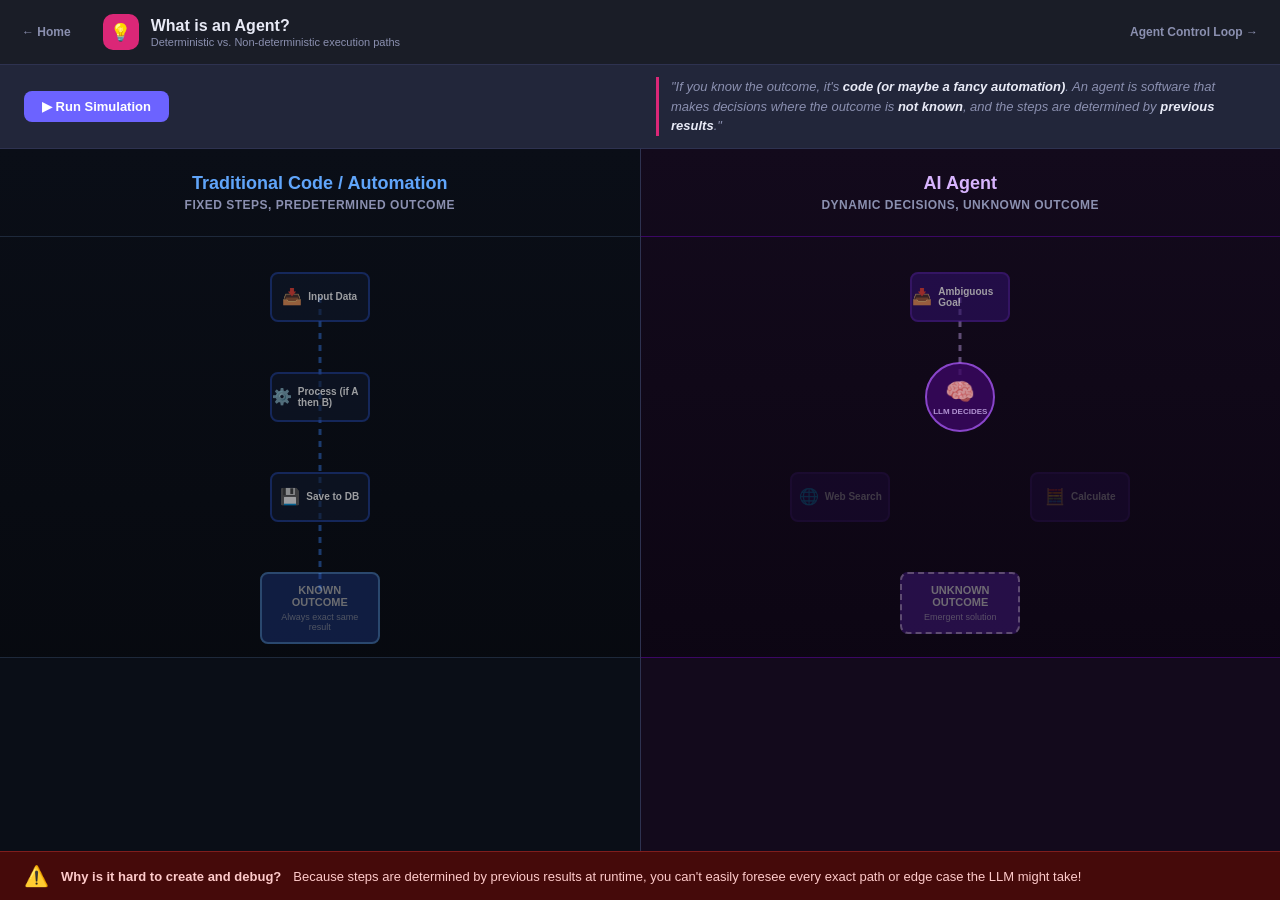
==== static/agent-definition.html @ 57eed373 "Add agent definition and control loop pages with interactive simulations - Created agent-definition." ====
<!DOCTYPE html>
<html lang="en">
<head>
  <meta charset="UTF-8" />
  <meta name="viewport" content="width=device-width, initial-scale=1.0" />
  <title>Agent Workshop — What is an Agent?</title>
  <link rel="stylesheet" href="style.css" />
  <link rel="stylesheet" href="agent-definition.css" />
</head>
<body>

  <header>
    <a href="index.html" class="back-link" style="text-decoration:none; color:var(--text-muted); font-size:12px; font-weight:600;">← Home</a>
    <div class="header-icon" style="background:#db2777; margin-left: 20px;">💡</div>
    <div class="header-titles">
      <h1>What is an Agent?</h1>
      <p>Deterministic vs. Non-deterministic execution paths</p>
    </div>
    <a href="control-loop.html" class="back-link" style="margin-left:auto; text-decoration:none; color:var(--text-muted); font-size:12px; font-weight:600;">Agent Control Loop →</a>
  </header>

  <!-- Control Bar -->
  <div class="scenario-bar">
    <button id="run-btn" class="run-btn">▶ Run Simulation</button>
    <button id="reset-btn" class="run-btn secondary hidden">↻ Reset</button>
    <div class="definition-quote">
      "If you know the outcome, it's <strong>code (or maybe a fancy automation)</strong>. An agent is software that makes decisions where the outcome is <strong>not known</strong>, and the steps are determined by <strong>previous results</strong>."
    </div>
  </div>

  <main class="definition-main">
    
    <!-- Left: Traditional Code -->
    <section class="def-side code-side">
      <div class="def-header">
        <h2>Traditional Code / Automation</h2>
        <p>Fixed steps, predetermined outcome</p>
      </div>
      
      <div class="viz-area">
        <div class="viz-box">
          <!-- SVG for connections -->
          <svg class="def-connections" viewBox="0 0 400 400">
            <!-- Static straight path -->
            <path id="path-code" class="path-line stroke-blue" d="M 200,50 L 200,150 L 200,250 L 200,350" />
            <circle id="particle-code" class="flow-particle particle-blue hidden" r="6" />
          </svg>
          
          <!-- Nodes -->
          <div class="def-node node-blue" id="code-step-1" style="top:25px; left:150px;">
            <div class="dn-icon">📥</div>
            <div class="dn-text">Input Data</div>
          </div>
          
          <div class="def-node node-blue" id="code-step-2" style="top:125px; left:150px;">
            <div class="dn-icon">⚙️</div>
            <div class="dn-text">Process (if A then B)</div>
          </div>
          
          <div class="def-node node-blue" id="code-step-3" style="top:225px; left:150px;">
            <div class="dn-icon">💾</div>
            <div class="dn-text">Save to DB</div>
          </div>

          <div class="def-outcome outcome-blue" id="code-outcome" style="top:325px; left:140px;">
            <div class="out-title">KNOWN OUTCOME</div>
            <div class="out-sub">Always exact same result</div>
          </div>
        </div>
      </div>
      
      <div class="log-area" id="log-code"></div>
    </section>

    <!-- Right: AI Agent -->
    <section class="def-side agent-side">
      <div class="def-header">
        <h2>AI Agent</h2>
        <p>Dynamic decisions, unknown outcome</p>
      </div>

      <div class="viz-area">
        <div class="viz-box">
          <svg class="def-connections" viewBox="0 0 400 400">
            <!-- Variable paths from Core -->
            <path id="path-agent-init" class="path-line stroke-purple" d="M 200,50 L 200,150" />
            
            <!-- Possible dynamic diverging paths (hidden initially) -->
            <path id="path-agent-branchA" class="path-line stroke-purple path-hidden" d="M 200,150 C 130,180 80,220 80,250" />
            <path id="path-agent-branchB" class="path-line stroke-purple path-hidden" d="M 200,150 C 270,180 320,220 320,250" />
            
            <path id="path-agent-finalA" class="path-line stroke-purple path-hidden" d="M 80,250 C 130,300 200,320 200,350" />
            <path id="path-agent-finalB" class="path-line stroke-purple path-hidden" d="M 320,250 C 270,300 200,320 200,350" />

            <circle id="particle-agent" class="flow-particle particle-purple hidden" r="6" />
          </svg>

          <!-- Nodes -->
          <div class="def-node node-purple" id="agent-input" style="top:25px; left:150px;">
            <div class="dn-icon">📥</div>
            <div class="dn-text">Ambiguous Goal</div>
          </div>
          
          <!-- Center LLM Core -->
          <div class="def-node-core" id="agent-core" style="top:115px; left:165px;">
            <div class="core-icon">🧠</div>
            <div class="core-label">LLM DECIDES</div>
          </div>
          
          <!-- Options it could take -->
          <div class="def-node node-purple node-option" id="agent-opt-search" style="top:225px; left:30px;">
            <div class="dn-icon">🌐</div>
            <div class="dn-text">Web Search</div>
          </div>
          <div class="def-node node-purple node-option" id="agent-opt-calc" style="top:225px; left:270px;">
            <div class="dn-icon">🧮</div>
            <div class="dn-text">Calculate</div>
          </div>

          <div class="def-outcome outcome-purple" id="agent-outcome" style="top:325px; left:140px;">
            <div class="out-title">UNKNOWN OUTCOME</div>
            <div class="out-sub">Emergent solution</div>
          </div>
        </div>
      </div>
      
      <div class="log-area" id="log-agent"></div>
    </section>

  </main>

  <div class="footer-note">
    <div class="note-icon">⚠️</div>
    <strong>Why is it hard to create and debug?</strong> Because steps are determined by previous results at runtime, you can't easily foresee every exact path or edge case the LLM might take!
  </div>

  <script src="agent-definition.js"></script>
</body>
</html>
---- static/style.css ----
*, *::before, *::after { box-sizing: border-box; margin: 0; padding: 0; }

:root {
  --bg: #0f1117;
  --surface: #1a1d27;
  --surface2: #22263a;
  --border: #2e3250;
  --accent: #6c63ff;
  --accent-light: #8b84ff;
  --user-bg: #2a2250;
  --ai-bg: #1e2235;
  --text: #e8eaf6;
  --text-muted: #8b90b0;
  --green: #4ade80;
  --green-bg: #1e3a2f;
  --orange: #fb923c;
  --orange-bg: #3a2a1e;
  --purple: #a78bfa;
  --purple-bg: #1e1535;
  --teal: #2dd4bf;
  --teal-bg: #0f2926;
  --gold: #fbbf24;
  --gold-bg: #2f2208;
  --sidebar-w: 240px;
  --radius: 12px;
}

body {
  font-family: -apple-system, BlinkMacSystemFont, "Segoe UI", Roboto, sans-serif;
  background: var(--bg);
  color: var(--text);
  height: 100vh;
  display: flex;
  flex-direction: column;
  overflow: hidden;
}

/* ── Header ───────────────────────────────────────── */
header {
  background: var(--surface);
  border-bottom: 1px solid var(--border);
  padding: 14px 22px;
  display: flex;
  align-items: center;
  gap: 12px;
  flex-shrink: 0;
  z-index: 10;
}

.header-icon {
  width: 36px; height: 36px;
  background: var(--accent);
  border-radius: 10px;
  display: flex; align-items: center; justify-content: center;
  font-size: 17px; flex-shrink: 0;
}

.header-titles h1 { font-size: 16px; font-weight: 700; }
.header-titles p  { font-size: 11px; color: var(--text-muted); margin-top: 1px; }

.step-badge {
  margin-left: auto;
  font-size: 11px; font-weight: 700;
  padding: 4px 10px;
  border-radius: 20px;
  letter-spacing: 0.4px;
  transition: background 0.3s, color 0.3s;
}

.step-badge.stateless { background: var(--orange-bg); color: var(--orange); }
.step-badge.stateful  { background: var(--green-bg);  color: var(--green); }
.step-badge.tools     { background: var(--purple-bg); color: var(--purple); }
.step-badge.websearch { background: var(--teal-bg);   color: var(--teal); }
.step-badge.rag        { background: var(--gold-bg);   color: var(--gold); }

/* ── Body layout: sidebar + main ─────────────────── */
.body-layout {
  flex: 1;
  display: flex;
  overflow: hidden;
}

/* ── Sidebar ──────────────────────────────────────── */
.sidebar {
  width: var(--sidebar-w);
  background: var(--surface);
  border-right: 1px solid var(--border);
  display: flex;
  flex-direction: column;
  flex-shrink: 0;
  overflow-y: auto;
}

.sidebar-header {
  padding: 16px 16px 10px;
  font-size: 10px;
  font-weight: 700;
  letter-spacing: 1.2px;
  color: var(--text-muted);
  text-transform: uppercase;
  border-bottom: 1px solid var(--border);
}

.capability-card {
  padding: 14px 16px;
  border-bottom: 1px solid var(--border);
  transition: background 0.15s;
}

.capability-card:hover { background: var(--surface2); }

.cap-top {
  display: flex;
  align-items: center;
  justify-content: space-between;
  gap: 8px;
  margin-bottom: 6px;
}

.cap-title-row {
  display: flex;
  align-items: center;
  gap: 7px;
}

.cap-icon { font-size: 16px; line-height: 1; }

.cap-title { font-size: 13px; font-weight: 600; }

.cap-desc {
  font-size: 11px;
  color: var(--text-muted);
  line-height: 1.5;
}

.cap-status {
  margin-top: 8px;
  font-size: 10px;
  font-weight: 600;
  letter-spacing: 0.5px;
  padding: 3px 8px;
  border-radius: 10px;
  display: inline-block;
  transition: background 0.3s, color 0.3s;
}

.cap-status.off { background: #2a2a3a; color: var(--text-muted); }
.cap-status.on  { background: var(--green-bg); color: var(--green); }

/* ── Toggle switch ────────────────────────────────── */
.toggle-switch {
  position: relative;
  width: 36px; height: 20px;
  flex-shrink: 0;
}

.toggle-switch input { opacity: 0; width: 0; height: 0; }

.toggle-track {
  position: absolute; inset: 0;
  background: #2e3250;
  border-radius: 20px;
  cursor: pointer;
  transition: background 0.25s;
}

.toggle-track::after {
  content: '';
  position: absolute;
  top: 3px; left: 3px;
  width: 14px; height: 14px;
  background: #fff;
  border-radius: 50%;
  transition: transform 0.25s;
}

.toggle-switch input:checked + .toggle-track { background: var(--accent); }
.toggle-switch input:checked + .toggle-track::after { transform: translateX(16px); }

/* ── Main area ────────────────────────────────────── */
.main-area {
  flex: 1;
  display: flex;
  flex-direction: column;
  overflow: hidden;
}

/* ── Mode banner ──────────────────────────────────── */
#mode-banner {
  border-bottom: 1px solid;
  padding: 9px 22px;
  display: flex;
  align-items: center;
  gap: 9px;
  font-size: 12px;
  flex-shrink: 0;
  transition: background 0.3s, border-color 0.3s, color 0.3s;
}

#mode-banner.stateless {
  background: var(--orange-bg);
  border-color: #5a3a1e;
  color: var(--orange);
}

#mode-banner.stateful {
  background: var(--green-bg);
  border-color: #1e5a3a;
  color: var(--green);
}

#mode-banner.tools {
  background: var(--purple-bg);
  border-color: #3d2a6e;
  color: var(--purple);
}

#mode-banner.websearch {
  background: var(--teal-bg);
  border-color: #1a4a42;
  color: var(--teal);
}

#mode-banner.rag {
  background: var(--gold-bg);
  border-color: #5a3d08;
  color: var(--gold);
}

#mode-banner .icon { font-size: 14px; }

/* ── Chat area ────────────────────────────────────── */
#chat {
  flex: 1;
  min-height: 0;
  overflow-y: auto;
  padding: 20px 22px;
  display: flex;
  flex-direction: column;
  gap: 18px;
  scroll-behavior: smooth;
}

#chat::-webkit-scrollbar { width: 5px; }
#chat::-webkit-scrollbar-thumb { background: var(--border); border-radius: 3px; }

/* ── Exchange card ────────────────────────────────── */
.exchange {
  background: var(--surface);
  border: 1px solid var(--border);
  border-radius: var(--radius);
  overflow: hidden;
  flex-shrink: 0;
  animation: slideIn 0.22s ease;
}

@keyframes slideIn {
  from { opacity: 0; transform: translateY(8px); }
  to   { opacity: 1; transform: translateY(0); }
}

.exchange-header {
  display: flex;
  align-items: center;
  justify-content: space-between;
  padding: 7px 13px;
  background: var(--surface2);
  border-bottom: 1px solid var(--border);
}

.call-label {
  font-size: 10px;
  font-weight: 700;
  color: var(--text-muted);
  letter-spacing: 1px;
  text-transform: uppercase;
}

.ctx-tag {
  font-size: 10px;
  font-weight: 600;
  padding: 2px 8px;
  border-radius: 10px;
}

.ctx-tag.stateless  { background: var(--orange-bg); color: var(--orange); }
.ctx-tag.stateful   { background: var(--green-bg);  color: var(--green); }
.ctx-tag.tools      { background: var(--purple-bg); color: var(--purple); }
.ctx-tag.websearch  { background: var(--teal-bg);   color: var(--teal); }
.ctx-tag.rag        { background: var(--gold-bg);    color: var(--gold); }

.exchange-meta { display: flex; align-items: center; gap: 6px; }

.tok-tag {
  font-size: 10px;
  color: var(--text-muted);
  font-weight: 500;
  letter-spacing: 0.3px;
}

/* ── Context window meter ─────────────────────────── */
.ctx-meter {
  padding: 12px 16px;
  border-bottom: 1px solid var(--border);
}

.ctx-meter-label {
  display: flex;
  justify-content: space-between;
  align-items: baseline;
  font-size: 10px;
  font-weight: 700;
  letter-spacing: 0.5px;
  color: var(--text-muted);
  text-transform: uppercase;
  margin-bottom: 7px;
}

#ctx-pct {
  font-size: 13px;
  font-weight: 700;
  letter-spacing: 0;
  text-transform: none;
  transition: color 0.4s;
}

.ctx-bar-track {
  background: #1e1e2e;
  border-radius: 4px;
  height: 6px;
  overflow: hidden;
}

#ctx-bar-fill {
  height: 100%;
  border-radius: 4px;
  width: 0%;
  background: var(--green);
  transition: width 0.5s ease, background 0.4s;
}

.ctx-tokens {
  font-size: 10px;
  color: var(--text-muted);
  margin-top: 5px;
  text-align: right;
}

.bubble {
  padding: 13px 15px;
  font-size: 14px;
  line-height: 1.6;
  display: flex;
  gap: 10px;
  align-items: flex-start;
}

.bubble + .bubble { border-top: 1px solid var(--border); }
.bubble.user { background: var(--user-bg); }
.bubble.ai   { background: var(--ai-bg); }

.bubble-role {
  font-size: 10px;
  font-weight: 700;
  text-transform: uppercase;
  letter-spacing: 0.8px;
  min-width: 30px;
  padding-top: 3px;
}

.bubble.user .bubble-role { color: var(--accent-light); }
.bubble.ai   .bubble-role { color: var(--green); }
.bubble.tool { background: #130f22; }
.bubble.tool .bubble-role { color: var(--purple); font-size: 9px; letter-spacing: 0.5px; }
.bubble.web  { background: #081f1c; }
.bubble.web  .bubble-role { color: var(--teal); font-size: 9px; letter-spacing: 0.5px; }

.bubble.rag  { background: #1a1000; }
.bubble.rag  .bubble-role { color: var(--gold); font-size: 9px; letter-spacing: 0.5px; }

.rag-docs-info { display: flex; flex-direction: column; gap: 6px; }
.rag-docs-content {
  font-size: 12px;
  color: var(--text-muted);
  white-space: pre-wrap;
  word-break: break-word;
  background: #100a00;
  padding: 6px 10px;
  border-radius: 6px;
  border-left: 2px solid var(--gold);
  line-height: 1.5;
  max-height: 200px;
  overflow-y: auto;
}
.web-search-preview,
.web-search-full {
  font-size: 12px;
  color: var(--text-muted);
  white-space: pre-wrap;
  word-break: break-word;
  background: #050f0e;
  padding: 6px 10px;
  border-radius: 6px;
  border-left: 2px solid var(--teal);
  line-height: 1.5;
  max-height: 200px;
  overflow-y: auto;
}
.web-search-toggle {
  background: none;
  border: 1px solid var(--teal-bg);
  color: var(--teal);
  font-size: 10px;
  padding: 3px 10px;
  border-radius: 8px;
  cursor: pointer;
  align-self: flex-start;
  transition: background 0.15s;
}
.web-search-toggle:hover { background: var(--teal-bg); }

.tool-call-info { display: flex; flex-direction: column; gap: 4px; }
.tool-call-expr {
  font-family: ui-monospace, SFMono-Regular, monospace;
  font-size: 12px;
  color: var(--text-muted);
  background: #0d0a1a;
  padding: 4px 8px;
  border-radius: 6px;
  border-left: 2px solid var(--purple);
  word-break: break-all;
}
.tool-call-result {
  font-size: 12px;
  color: var(--green);
  display: flex;
  align-items: center;
  gap: 5px;
}
.tool-call-result::before { content: '→'; color: var(--text-muted); }

.bubble-content { flex: 1; min-width: 0; word-break: break-word; overflow-wrap: break-word; }

/* Plain-text bubbles (user/tool/web/rag) keep pre-wrap */
.bubble.user .bubble-content,
.bubble.tool .bubble-content,
.bubble.web  .bubble-content,
.bubble.rag  .bubble-content { white-space: pre-wrap; }

/* Markdown rendered inside AI bubbles */
.bubble.ai .bubble-content p   { margin: 0 0 0.6em; }
.bubble.ai .bubble-content p:last-child { margin-bottom: 0; }
.bubble.ai .bubble-content h1,
.bubble.ai .bubble-content h2,
.bubble.ai .bubble-content h3  { margin: 0.8em 0 0.3em; font-weight: 600; }
.bubble.ai .bubble-content ul,
.bubble.ai .bubble-content ol  { margin: 0 0 0.6em 1.4em; padding: 0; }
.bubble.ai .bubble-content li  { margin-bottom: 0.2em; }
.bubble.ai .bubble-content code {
  background: var(--surface2);
  border-radius: 4px;
  padding: 1px 5px;
  font-size: 0.85em;
  font-family: 'JetBrains Mono', 'Fira Code', monospace;
}
.bubble.ai .bubble-content pre {
  background: var(--surface2);
  border-radius: 8px;
  padding: 12px 14px;
  overflow-x: auto;
  margin: 0.6em 0;
}
.bubble.ai .bubble-content pre code {
  background: none;
  padding: 0;
  font-size: 0.83em;
}
.bubble.ai .bubble-content strong { font-weight: 600; }
.bubble.ai .bubble-content em     { font-style: italic; }
.bubble.ai .bubble-content blockquote {
  border-left: 3px solid var(--accent);
  margin: 0.5em 0;
  padding: 0.2em 0.8em;
  color: var(--text-muted);
}

/* ── Thinking dots ────────────────────────────────── */
.thinking { display: flex; gap: 5px; padding: 3px 0; }

.thinking span {
  width: 7px; height: 7px;
  background: var(--text-muted);
  border-radius: 50%;
  animation: pulse 1.2s ease-in-out infinite;
}

.thinking span:nth-child(2) { animation-delay: 0.2s; }
.thinking span:nth-child(3) { animation-delay: 0.4s; }

@keyframes pulse {
  0%, 80%, 100% { opacity: 0.2; transform: scale(0.8); }
  40%            { opacity: 1;   transform: scale(1); }
}

/* ── Empty state ──────────────────────────────────── */
#empty-state {
  flex: 1;
  display: flex;
  flex-direction: column;
  align-items: center;
  justify-content: center;
  gap: 10px;
  color: var(--text-muted);
  pointer-events: none;
}

#empty-state .big-icon { font-size: 44px; opacity: 0.35; }
#empty-state p { font-size: 13px; text-align: center; max-width: 300px; }

/* ── Input bar ────────────────────────────────────── */
.input-area {
  background: var(--surface);
  border-top: 1px solid var(--border);
  padding: 14px 22px;
  display: flex;
  gap: 10px;
  flex-shrink: 0;
}

#message-input {
  flex: 1;
  background: var(--surface2);
  border: 1px solid var(--border);
  border-radius: 10px;
  color: var(--text);
  font-size: 14px;
  padding: 11px 15px;
  resize: none;
  outline: none;
  line-height: 1.5;
  font-family: inherit;
  transition: border-color 0.15s;
  min-height: 44px;
  max-height: 120px;
  overflow-y: auto;
}

#message-input:focus { border-color: var(--accent); }
#message-input::placeholder { color: var(--text-muted); }

#send-btn {
  background: var(--accent);
  border: none;
  border-radius: 10px;
  color: #fff;
  width: 44px; height: 44px;
  cursor: pointer;
  font-size: 17px;
  display: flex;
  align-items: center;
  justify-content: center;
  transition: background 0.15s, transform 0.1s;
  flex-shrink: 0;
  align-self: flex-end;
}

#send-btn:hover:not(:disabled) { background: var(--accent-light); }
#send-btn:active:not(:disabled) { transform: scale(0.95); }
#send-btn:disabled { opacity: 0.4; cursor: not-allowed; }
---- static/agent-definition.css ----
/* agent-definition.css */

/* ── Banner and Layout ────────────────────────────── */
.definition-main {
  display: flex;
  flex: 1;
  overflow: hidden;
  background: var(--bg);
}

.scenario-bar {
  background: var(--surface2);
  border-bottom: 1px solid var(--border);
  padding: 12px 24px;
  display: flex;
  align-items: center;
  gap: 20px;
  flex-shrink: 0;
}

.definition-quote {
  font-size: 13px;
  color: var(--text-muted);
  font-style: italic;
  line-height: 1.5;
  border-left: 3px solid #db2777;
  padding-left: 12px;
  margin-left: auto;
  max-width: 600px;
}
.definition-quote strong {
  color: var(--text);
  font-weight: 700;
}

.run-btn {
  background: var(--accent);
  color: #fff;
  border: none;
  font-size: 13px;
  font-weight: 700;
  padding: 8px 18px;
  border-radius: 8px;
  cursor: pointer;
  transition: opacity 0.15s, transform 0.1s;
}
.run-btn:hover { opacity: 0.9; }
.run-btn:active { transform: scale(0.96); }
.run-btn:disabled { opacity: 0.5; cursor: not-allowed; }
.run-btn.secondary { background: transparent; border: 1px solid var(--border); color: var(--text-muted); }

/* ── Split Screen Sections ────────────────────────── */
.def-side {
  flex: 1;
  display: flex;
  flex-direction: column;
  position: relative;
}

.code-side {
  border-right: 1px solid var(--border);
  background: linear-gradient(180deg, #0a0e17 0%, #06080d 100%);
}

.agent-side {
  background: linear-gradient(180deg, #130a1c 0%, #0a0410 100%);
}

.def-header {
  padding: 24px 30px;
  text-align: center;
  border-bottom: 1px solid var(--border);
}

.code-side .def-header { border-bottom-color: #1e293b; }
.agent-side .def-header { border-bottom-color: #3b0764; }

.def-header h2 { font-size: 18px; font-weight: 800; margin-bottom: 4px; }
.code-side .def-header h2 { color: #60a5fa; }
.agent-side .def-header h2 { color: #d8b4fe; }

.def-header p { font-size: 12px; color: var(--text-muted); font-weight: 600; text-transform: uppercase; letter-spacing: 0.5px; }

/* ── Visualization Area ───────────────────────────── */
.viz-area {
  flex: 3;
  position: relative;
  min-height: 420px;
  overflow: hidden;
  display: flex;
  align-items: center;
  justify-content: center;
}

.viz-box {
  width: 400px;
  height: 400px;
  position: relative;
  flex-shrink: 0;
}

.def-connections {
  position: absolute;
  top: 0; left: 0;
  width: 100%; height: 100%;
  pointer-events: none;
}

.path-line {
  fill: none;
  stroke-width: 3;
  stroke-dasharray: 6 6;
  opacity: 0.4;
  transition: stroke-dasharray 0.3s, opacity 0.3s;
}
.stroke-blue { stroke: #3b82f6; }
.stroke-purple { stroke: #d8b4fe; }

.path-line.active-path {
  stroke-dasharray: none;
  opacity: 1;
  animation: lineFlow 1s linear infinite;
}

.path-hidden { opacity: 0; stroke-dasharray: none; }

.flow-particle {
  transition: opacity 0.2s;
}
.flow-particle.hidden { opacity: 0; }
.particle-blue { fill: #93c5fd; filter: drop-shadow(0 0 8px #3b82f6); }
.particle-purple { fill: #f3e8ff; filter: drop-shadow(0 0 10px #d8b4fe); }

/* ── Nodes ────────────────────────────────────────── */
.def-node {
  position: absolute;
  width: 100px;
  height: 50px;
  background: var(--surface2);
  border: 2px solid var(--border);
  border-radius: 8px;
  display: flex;
  align-items: center;
  justify-content: center;
  gap: 6px;
  z-index: 5;
  transition: all 0.3s;
  opacity: 0.6;
}
.def-node.active { opacity: 1; transform: scale(1.05); }

.node-blue { border-color: #1e3a8a; background: #0f172a; }
.node-blue.active { border-color: #3b82f6; background: #1e3a8a; box-shadow: 0 0 20px rgba(59, 130, 246, 0.4); }

.node-purple { border-color: #4c1d95; background: #2e1065; }
.node-purple.active { border-color: #a855f7; background: #5b21b6; box-shadow: 0 0 20px rgba(168, 85, 247, 0.5); }

.node-option { opacity: 0.2; }
.node-option.chosen { opacity: 1; border-color: #a855f7; }

.dn-icon { font-size: 16px; }
.dn-text { font-size: 10px; font-weight: 700; color: #fff; }

/* Code side absolute positions */

/* AI Core Node */
.def-node-core {
  position: absolute;
  width: 70px;
  height: 70px;
  background: #3b0764;
  border: 2px solid #a855f7;
  border-radius: 50%;
  display: flex;
  flex-direction: column;
  align-items: center;
  justify-content: center;
  z-index: 10;
  opacity: 0.8;
  transition: all 0.3s;
}
.def-node-core.active {
  opacity: 1;
  transform: scale(1.15);
  box-shadow: 0 0 30px rgba(168, 85, 247, 0.6);
  animation: coreThrob 0.5s infinite alternate;
}

@keyframes coreThrob {
  from { box-shadow: 0 0 20px rgba(168, 85, 247, 0.4); }
  to   { box-shadow: 0 0 40px rgba(168, 85, 247, 0.8); }
}

.core-icon { font-size: 24px; margin-bottom: 2px; }
.core-label { font-size: 8px; font-weight: 800; color: #d8b4fe; text-align: center; line-height: 1; }

/* Agent side absolute positions */

/* Outcome Box */
.def-outcome {
  position: absolute;
  width: 120px;
  padding: 10px;
  border-radius: 8px;
  text-align: center;
  z-index: 5;
  opacity: 0.4;
  transition: all 0.4s;
}
/* Outcome Box Fixed Positions */

.def-outcome.active { opacity: 1; transform: scale(1.1); }

.outcome-blue { background: #1e3a8a; border: 2px solid #60a5fa; }
.outcome-blue.active { box-shadow: 0 0 30px rgba(96, 165, 250, 0.5); }

.outcome-purple { background: #4c1d95; border: 2px dashed #d8b4fe; }
.outcome-purple.active { border-style: solid; box-shadow: 0 0 30px rgba(216, 180, 254, 0.6); background: #6b21a8; }

.out-title { font-size: 11px; font-weight: 800; color: #fff; margin-bottom: 4px; }
.out-sub { font-size: 9px; color: rgba(255,255,255,0.7); }

/* ── Logs Area ────────────────────────────────────── */
.log-area {
  flex: 2;
  padding: 20px 30px;
  overflow-y: auto;
  font-family: ui-monospace, SFMono-Regular, monospace;
  font-size: 12px;
  border-top: 1px solid var(--border);
}

.code-side .log-area { background: #0a0e17; border-top-color: #1e293b; }
.agent-side .log-area { background: #130a1c; border-top-color: #3b0764; }

.log-entry {
  margin-bottom: 8px;
  padding: 6px 10px;
  border-radius: 6px;
  animation: slideIn 0.2s ease-out forwards;
}

@keyframes slideIn {
  from { opacity: 0; transform: translateY(5px); }
  to { opacity: 1; transform: translateY(0); }
}

.code-side .log-entry { background: #0f172a; color: #93c5fd; border-left: 2px solid #3b82f6; }
.agent-side .log-entry { background: #2e1065; color: #e9d5ff; border-left: 2px solid #a855f7; }

/* ── Footer Note ──────────────────────────────────── */
.footer-note {
  background: #450a0a;
  color: #fecaca;
  padding: 12px 24px;
  font-size: 13px;
  display: flex;
  align-items: center;
  gap: 12px;
  border-top: 1px solid #7f1d1d;
}
.note-icon { font-size: 20px; }

.hidden { display: none !important; }
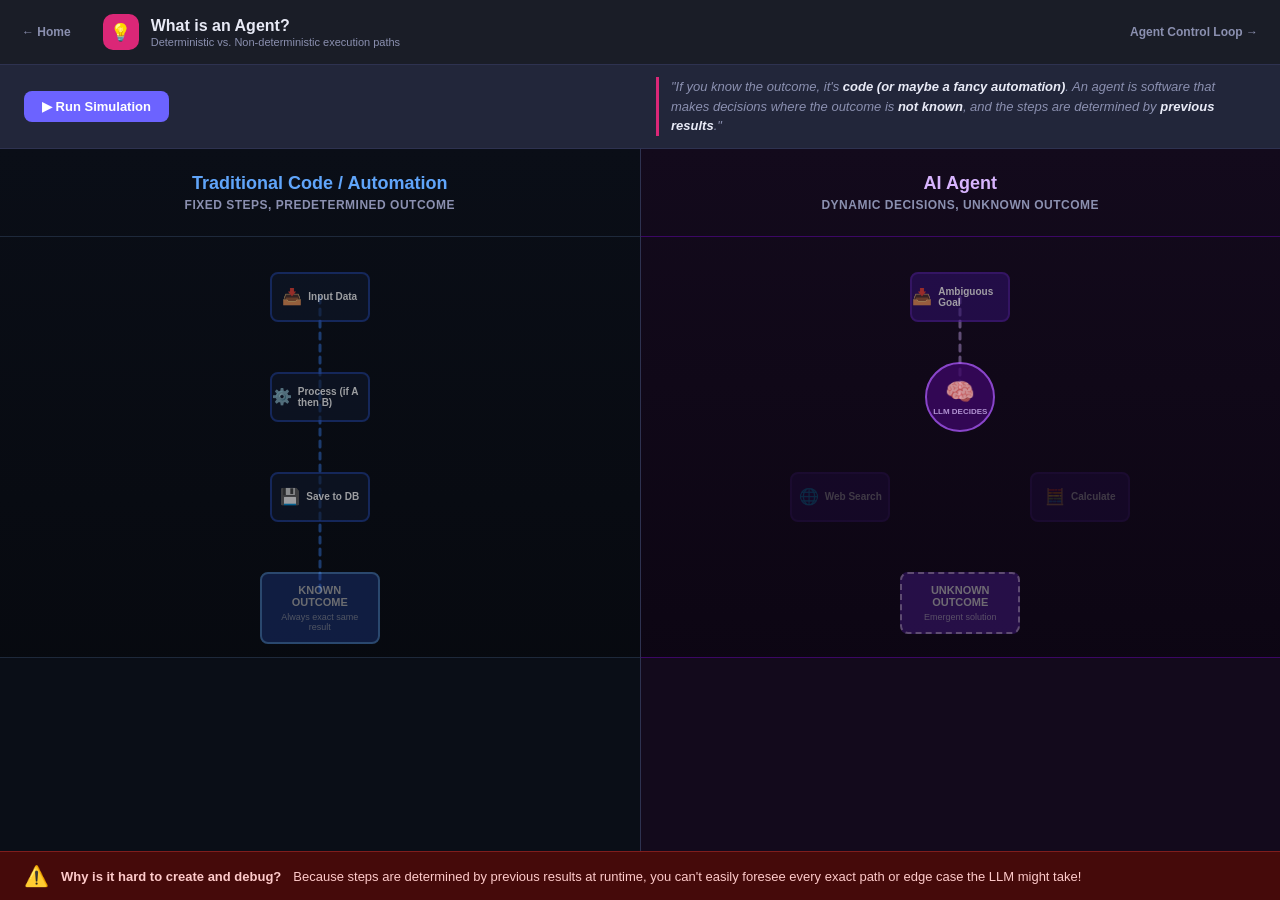
==== commit d421699e: "Fix simulation flicker/aliasing + cache-busting on agent-definition page - Move the traveling glow p" ====
--- a/static/agent-definition.html
+++ b/static/agent-definition.html
@@ -5,7 +5,7 @@
   <meta name="viewport" content="width=device-width, initial-scale=1.0" />
   <title>Agent Workshop — What is an Agent?</title>
   <link rel="stylesheet" href="style.css" />
-  <link rel="stylesheet" href="agent-definition.css" />
+  <link rel="stylesheet" href="agent-definition.css?v=3" />
 </head>
 <body>
 
@@ -134,6 +134,6 @@
     <strong>Why is it hard to create and debug?</strong> Because steps are determined by previous results at runtime, you can't easily foresee every exact path or edge case the LLM might take!
   </div>
 
-  <script src="agent-definition.js"></script>
+  <script src="agent-definition.js?v=3"></script>
 </body>
 </html>
--- a/static/style.css
+++ b/static/style.css
@@ -567,3 +567,21 @@
 #send-btn:hover:not(:disabled) { background: var(--accent-light); }
 #send-btn:active:not(:disabled) { transform: scale(0.95); }
 #send-btn:disabled { opacity: 0.4; cursor: not-allowed; }
+
+/* ── Peek under the hood (request preview) ───────────────────────── */
+.peek { margin-top: 8px; font-size: 12px; }
+.peek summary { cursor: pointer; color: var(--text-muted); user-select: none; padding: 4px 0; }
+.peek summary:hover { color: var(--text); }
+.peek-json {
+  margin-top: 6px;
+  padding: 10px 12px;
+  background: rgba(0, 0, 0, 0.28);
+  border: 1px solid var(--border);
+  border-radius: 8px;
+  overflow-x: auto;
+  white-space: pre;
+  font-family: ui-monospace, SFMono-Regular, Menlo, monospace;
+  font-size: 11.5px;
+  line-height: 1.5;
+  color: var(--text);
+}
--- a/static/agent-definition.css
+++ b/static/agent-definition.css
@@ -112,6 +112,9 @@
   stroke-dasharray: 6 6;
   opacity: 0.4;
   transition: stroke-dasharray 0.3s, opacity 0.3s;
+  shape-rendering: geometricPrecision;
+  stroke-linecap: round;
+  stroke-linejoin: round;
 }
 .stroke-blue { stroke: #3b82f6; }
 .stroke-purple { stroke: #d8b4fe; }
@@ -126,6 +129,8 @@
 
 .flow-particle {
   transition: opacity 0.2s;
+  transform-box: fill-box;
+  will-change: transform;
 }
 .flow-particle.hidden { opacity: 0; }
 .particle-blue { fill: #93c5fd; filter: drop-shadow(0 0 8px #3b82f6); }
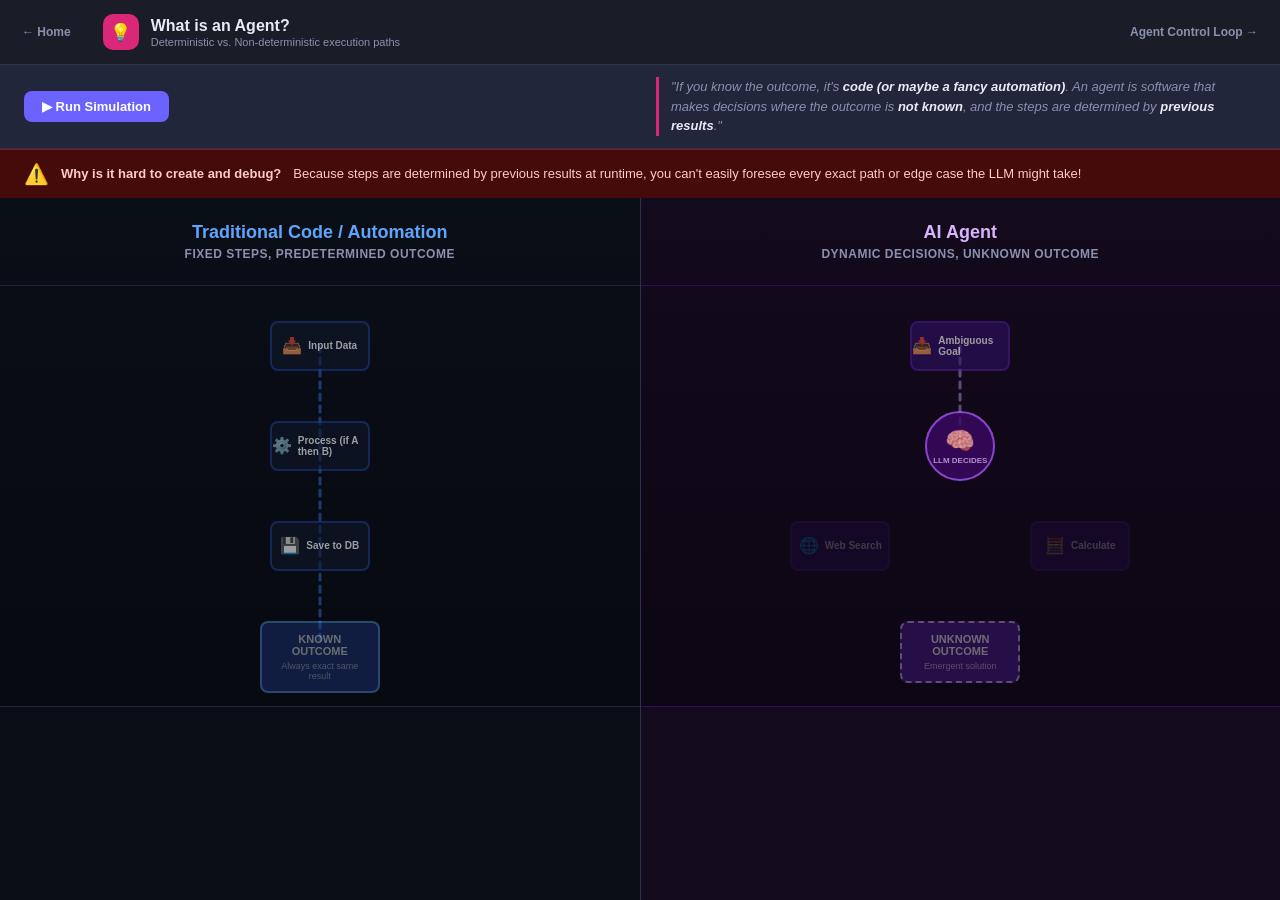
==== commit 74d72973: "Move 'why hard to debug' note to top of agent-definition page; disable browser caching - Relocate th" ====
--- a/static/agent-definition.html
+++ b/static/agent-definition.html
@@ -26,6 +26,11 @@
     <div class="definition-quote">
       "If you know the outcome, it's <strong>code (or maybe a fancy automation)</strong>. An agent is software that makes decisions where the outcome is <strong>not known</strong>, and the steps are determined by <strong>previous results</strong>."
     </div>
+  </div>
+
+  <div class="footer-note">
+    <div class="note-icon">⚠️</div>
+    <strong>Why is it hard to create and debug?</strong> Because steps are determined by previous results at runtime, you can't easily foresee every exact path or edge case the LLM might take!
   </div>
 
   <main class="definition-main">
@@ -129,11 +134,6 @@
 
   </main>
 
-  <div class="footer-note">
-    <div class="note-icon">⚠️</div>
-    <strong>Why is it hard to create and debug?</strong> Because steps are determined by previous results at runtime, you can't easily foresee every exact path or edge case the LLM might take!
-  </div>
-
   <script src="agent-definition.js?v=3"></script>
 </body>
 </html>
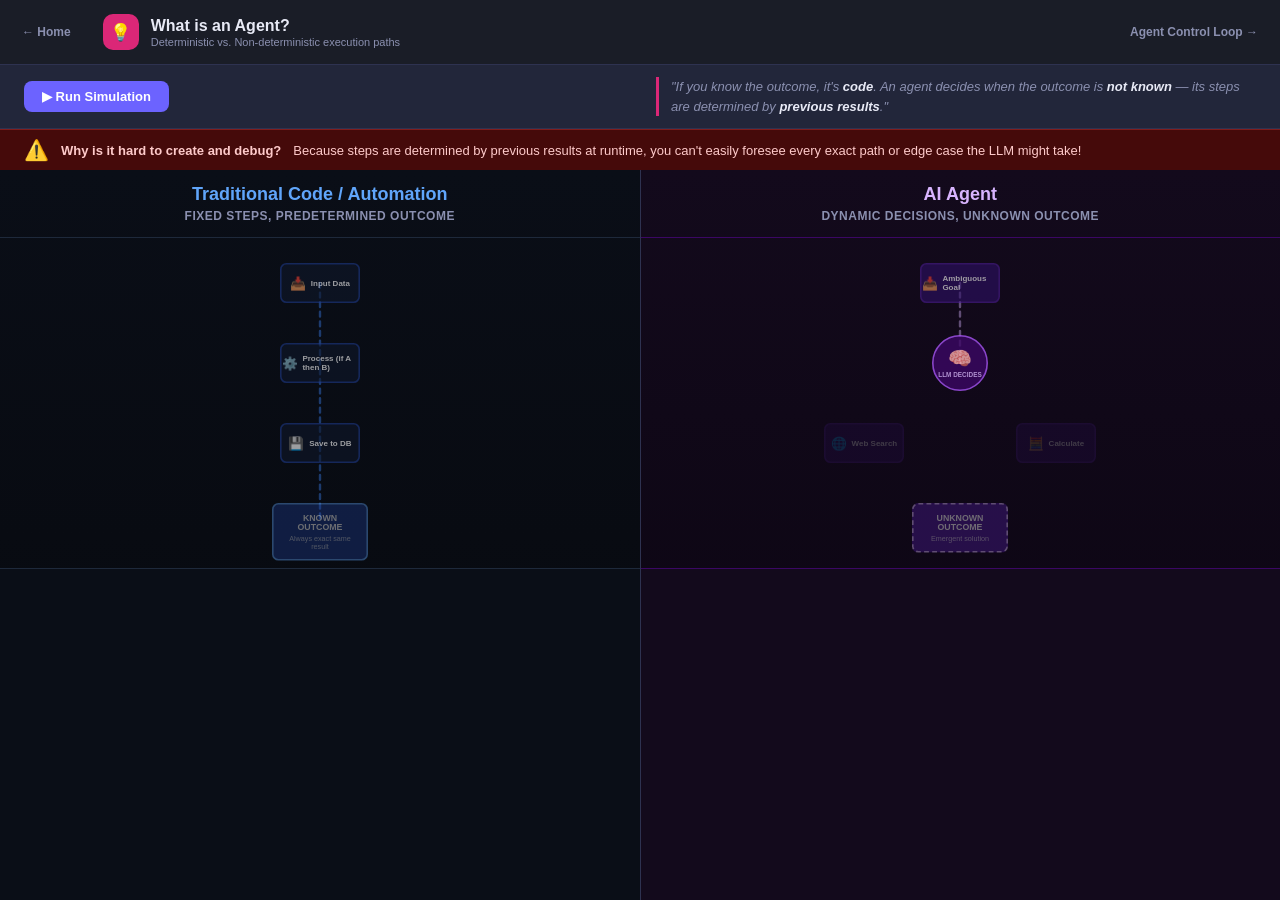
==== commit c0e4c305: "Shorten the agent-definition quote" ====
--- a/static/agent-definition.html
+++ b/static/agent-definition.html
@@ -24,7 +24,7 @@
     <button id="run-btn" class="run-btn">▶ Run Simulation</button>
     <button id="reset-btn" class="run-btn secondary hidden">↻ Reset</button>
     <div class="definition-quote">
-      "If you know the outcome, it's <strong>code (or maybe a fancy automation)</strong>. An agent is software that makes decisions where the outcome is <strong>not known</strong>, and the steps are determined by <strong>previous results</strong>."
+      "If you know the outcome, it's <strong>code</strong>. An agent decides when the outcome is <strong>not known</strong> — its steps are determined by <strong>previous results</strong>."
     </div>
   </div>
 
--- a/static/agent-definition.css
+++ b/static/agent-definition.css
@@ -67,7 +67,7 @@
 }
 
 .def-header {
-  padding: 24px 30px;
+  padding: 14px 30px;
   text-align: center;
   border-bottom: 1px solid var(--border);
 }
@@ -83,9 +83,9 @@
 
 /* ── Visualization Area ───────────────────────────── */
 .viz-area {
-  flex: 3;
+  flex: 2;
   position: relative;
-  min-height: 420px;
+  min-height: 330px;
   overflow: hidden;
   display: flex;
   align-items: center;
@@ -97,6 +97,7 @@
   height: 400px;
   position: relative;
   flex-shrink: 0;
+  transform: scale(0.8);
 }
 
 .def-connections {
@@ -228,7 +229,7 @@
 /* ── Logs Area ────────────────────────────────────── */
 .log-area {
   flex: 2;
-  padding: 20px 30px;
+  padding: 12px 30px;
   overflow-y: auto;
   font-family: ui-monospace, SFMono-Regular, monospace;
   font-size: 12px;
@@ -257,7 +258,7 @@
 .footer-note {
   background: #450a0a;
   color: #fecaca;
-  padding: 12px 24px;
+  padding: 8px 24px;
   font-size: 13px;
   display: flex;
   align-items: center;
